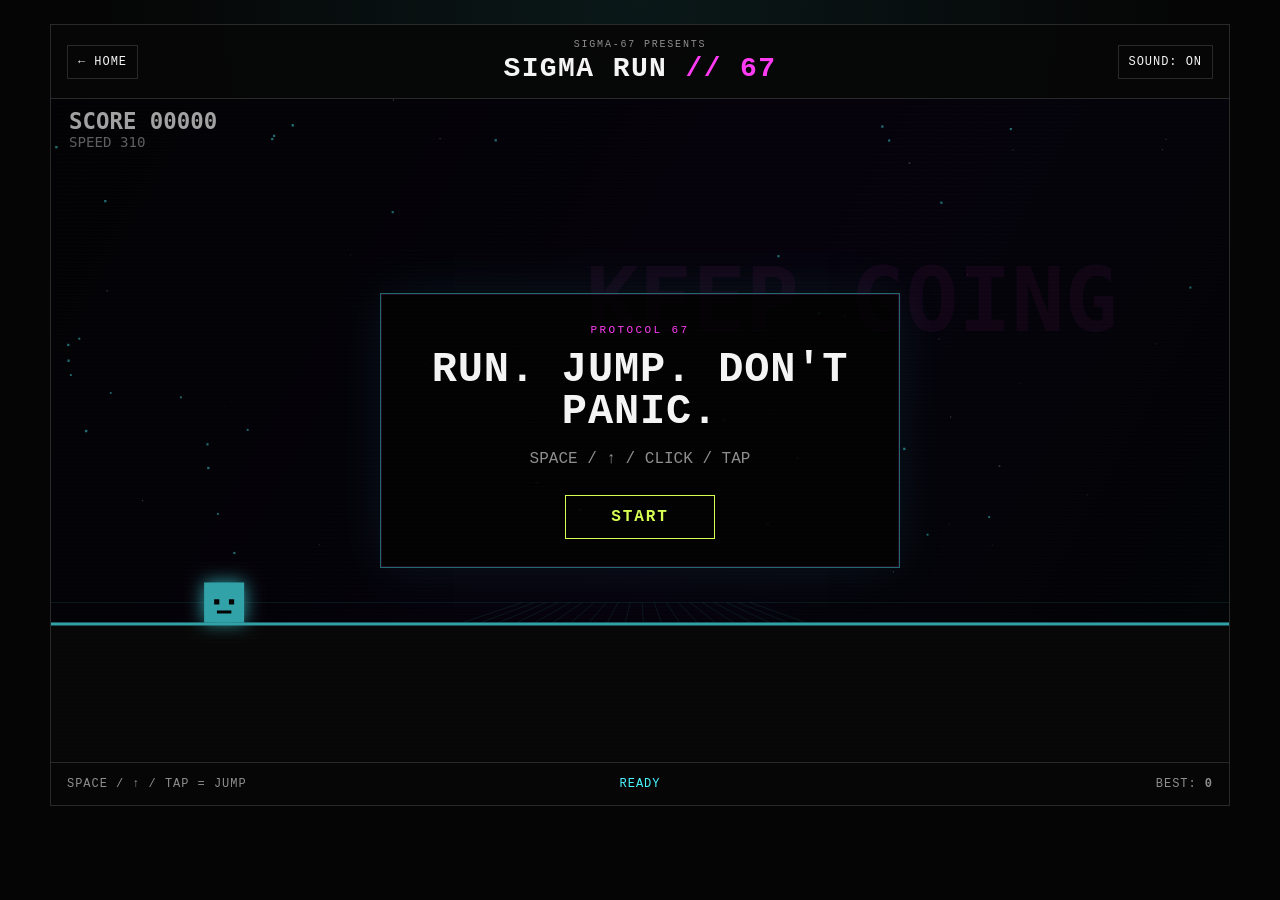
==== game.html @ 571b9cde "Add files via upload" ====
<!DOCTYPE html>
<html lang="en">
<head>
  <meta charset="UTF-8" />
  <meta name="viewport" content="width=device-width, initial-scale=1.0, viewport-fit=cover" />
  <meta name="theme-color" content="#050505" />
  <title>SIGMA RUN // 67</title>
  <link rel="stylesheet" href="game.css" />
</head>
<body>
  <main class="game-shell">
    <section class="game-card" aria-label="Sigma Run 67">
      <header class="game-header">
        <a class="back-link" href="index.html">← HOME</a>
        <div class="title-wrap">
          <div class="eyebrow">SIGMA-67 PRESENTS</div>
          <h1>SIGMA RUN <span>// 67</span></h1>
        </div>
        <button id="soundButton" class="sound-button" type="button" aria-pressed="true">SOUND: ON</button>
      </header>

      <div class="screen-wrap">
        <canvas id="gameCanvas" aria-label="Retro endless runner game"></canvas>

        <div id="startOverlay" class="overlay">
          <div class="overlay-panel">
            <p class="tiny-label">PROTOCOL 67</p>
            <h2>RUN. JUMP. DON'T PANIC.</h2>
            <p>SPACE / ↑ / CLICK / TAP</p>
            <button id="startButton" class="primary-button" type="button">START</button>
          </div>
        </div>

        <div id="gameOverOverlay" class="overlay hidden" aria-live="polite">
          <div class="overlay-panel">
            <p class="tiny-label">SIGNAL LOST</p>
            <h2>NOT SIGMA ENOUGH.</h2>
            <p id="finalScore">SCORE: 0</p>
            <button id="restartButton" class="primary-button" type="button">RETRY</button>
          </div>
        </div>

        <div class="scanlines" aria-hidden="true"></div>
      </div>

      <footer class="game-footer">
        <span>SPACE / ↑ / TAP = JUMP</span>
        <span id="statusText">READY</span>
        <span>BEST: <strong id="bestScore">0</strong></span>
      </footer>
    </section>
  </main>
  <script src="game.js"></script>
</body>
</html>
---- game.css ----
*{box-sizing:border-box} :root{--bg:#050505;--panel:#0b0b0b;--text:#f4f4f4;--muted:#8e8e8e;--line:#292929;--hot:#ff3bf4;--cyan:#49f6ff;--acid:#d7ff52}
html,body{margin:0;min-height:100%;background:radial-gradient(circle at top,rgba(73,246,255,.08),transparent 34rem),var(--bg);color:var(--text);font-family:"Courier New",Courier,monospace}
body{min-height:100vh} button,a{font:inherit}
.game-shell{width:min(1180px,calc(100% - 24px));margin:0 auto;padding:24px 0 36px}
.game-card{border:1px solid var(--line);background:rgba(7,7,7,.95)}
.game-header,.game-footer{display:grid;grid-template-columns:1fr auto 1fr;align-items:center;gap:16px;padding:14px 16px}
.game-header{border-bottom:1px solid var(--line)}
.game-footer{border-top:1px solid var(--line);color:var(--muted);font-size:12px;letter-spacing:.08em}
.game-footer>:nth-child(2){text-align:center;color:var(--cyan)} .game-footer>:last-child{text-align:right}
.title-wrap{text-align:center;min-width:0}.eyebrow{margin-bottom:3px;color:var(--muted);font-size:10px;letter-spacing:.18em}
h1,h2,p{margin-top:0} h1{margin-bottom:0;font-size:clamp(18px,3vw,28px);letter-spacing:.05em;white-space:nowrap} h1 span{color:var(--hot)}
.back-link,.sound-button,.primary-button{border:1px solid var(--line);color:var(--text);background:transparent;text-decoration:none;cursor:pointer}
.back-link,.sound-button{width:max-content;padding:9px 10px;font-size:12px;letter-spacing:.08em}.sound-button{justify-self:end}
.back-link:hover,.sound-button:hover,.primary-button:hover{border-color:var(--cyan);color:var(--cyan)}
.back-link:focus-visible,.sound-button:focus-visible,.primary-button:focus-visible{outline:2px solid var(--acid);outline-offset:3px}
.screen-wrap{position:relative;overflow:hidden;background:#020202;touch-action:manipulation;user-select:none}
canvas{display:block;width:100%;height:auto;aspect-ratio:16/9;background:#020202}
.overlay{position:absolute;inset:0;display:grid;place-items:center;padding:20px;background:rgba(0,0,0,.34)} .overlay.hidden{display:none}
.overlay-panel{width:min(520px,100%);padding:28px;border:1px solid rgba(73,246,255,.42);background:rgba(3,3,3,.9);text-align:center;box-shadow:0 0 0 1px rgba(255,59,244,.12) inset,0 0 48px rgba(73,246,255,.08)}
.overlay-panel h2{margin-bottom:14px;font-size:clamp(22px,5vw,42px);line-height:1;letter-spacing:.02em}.overlay-panel p{color:var(--muted);line-height:1.6}
.tiny-label{margin-bottom:10px!important;color:var(--hot)!important;font-size:11px;letter-spacing:.22em}
.primary-button{min-width:150px;margin-top:6px;padding:12px 18px;border-color:var(--acid);color:var(--acid);font-weight:bold;letter-spacing:.12em}
.scanlines{pointer-events:none;position:absolute;inset:0;opacity:.13;background:repeating-linear-gradient(to bottom,transparent 0,transparent 3px,rgba(255,255,255,.12) 4px);mix-blend-mode:screen}
@media(max-width:720px){.game-shell{width:100%;padding:0}.game-card{border-left:0;border-right:0}.game-header{grid-template-columns:auto 1fr auto;padding:10px;gap:8px}.eyebrow{display:none}.back-link,.sound-button{padding:8px;font-size:10px}h1{font-size:15px}.game-footer{grid-template-columns:1fr 1fr;padding:10px}.game-footer>:first-child{display:none}.game-footer>:nth-child(2){text-align:left}.game-footer>:last-child{text-align:right}.overlay-panel{padding:20px 16px}}
@media(prefers-reduced-motion:reduce){.scanlines{display:none}}
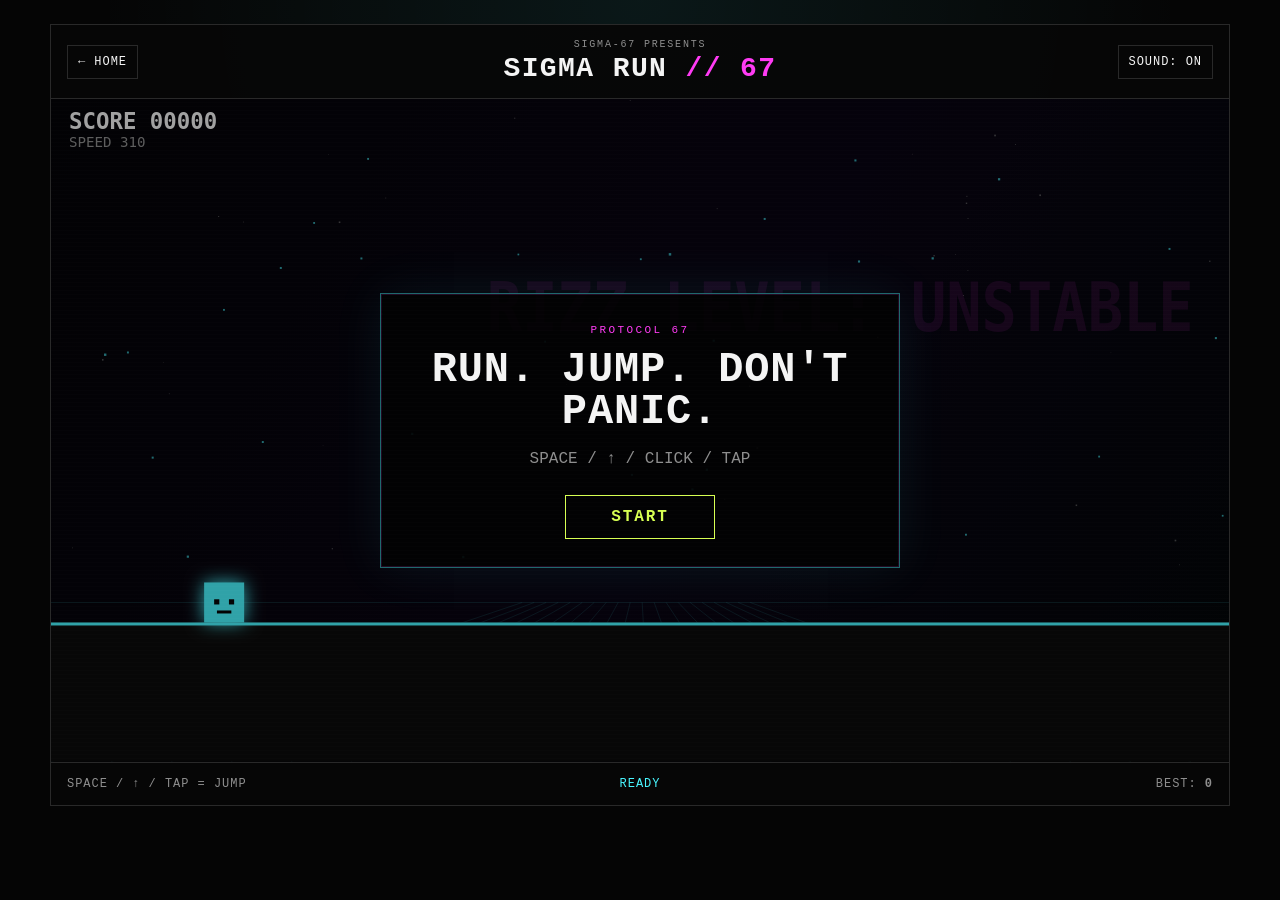
==== commit 05a8c3c5: "updated text" ====
--- a/game.html
+++ b/game.html
@@ -4,19 +4,26 @@
   <meta charset="UTF-8" />
   <meta name="viewport" content="width=device-width, initial-scale=1.0, viewport-fit=cover" />
   <meta name="theme-color" content="#050505" />
-  <title>SIGMA RUN // 67</title>
+
+  <title>brainrot SIGMA67</title>
+
   <link rel="stylesheet" href="game.css" />
 </head>
+
 <body>
   <main class="game-shell">
     <section class="game-card" aria-label="Sigma Run 67">
       <header class="game-header">
-        <a class="back-link" href="index.html">← HOME</a>
+        <a class="back-link" href="index.html" aria-label="Back to home">← HOME</a>
+
         <div class="title-wrap">
           <div class="eyebrow">SIGMA-67 PRESENTS</div>
           <h1>SIGMA RUN <span>// 67</span></h1>
         </div>
-        <button id="soundButton" class="sound-button" type="button" aria-pressed="true">SOUND: ON</button>
+
+        <button id="soundButton" class="sound-button" type="button" aria-pressed="true">
+          SOUND: ON
+        </button>
       </header>
 
       <div class="screen-wrap">
@@ -50,6 +57,8 @@
       </footer>
     </section>
   </main>
-  <script src="game.js"></script>
+
+  <!-- v=3 avoids an older cached game.js -->
+  <script src="game.js?v=3"></script>
 </body>
 </html>
